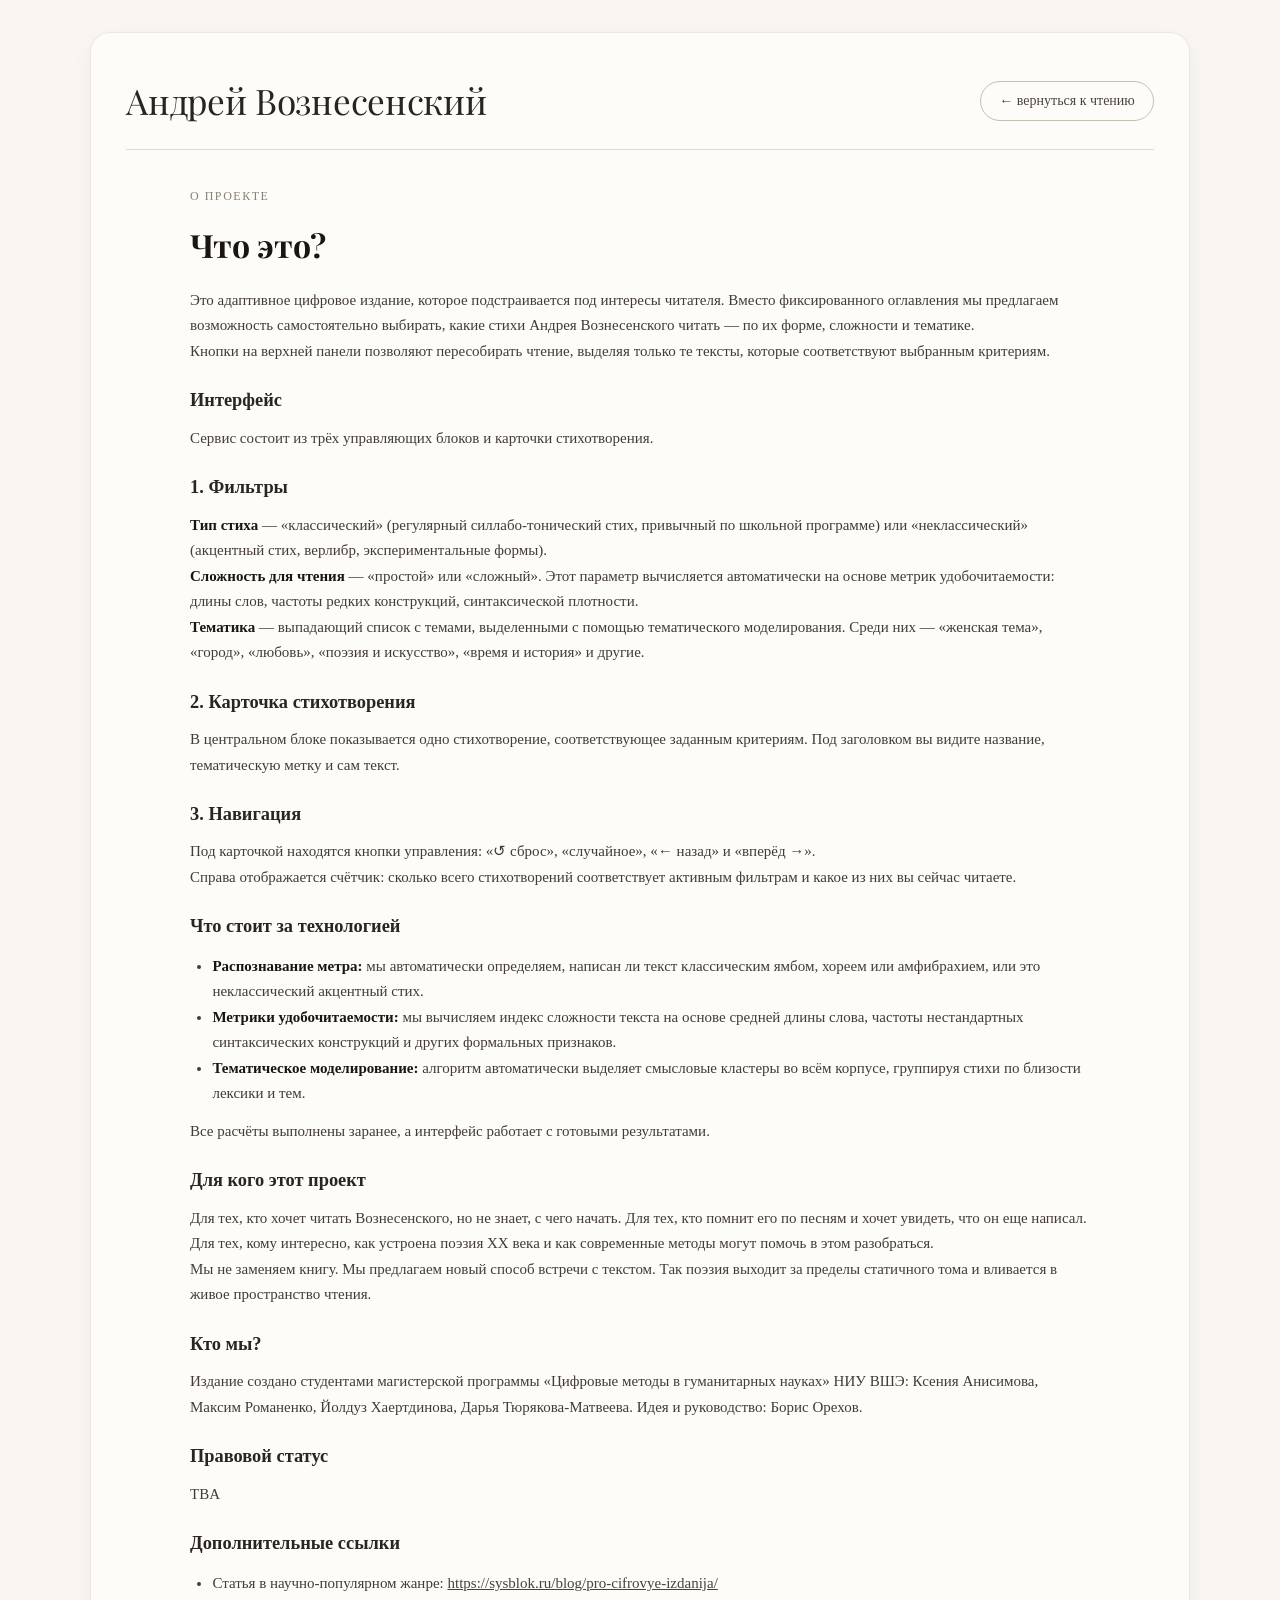
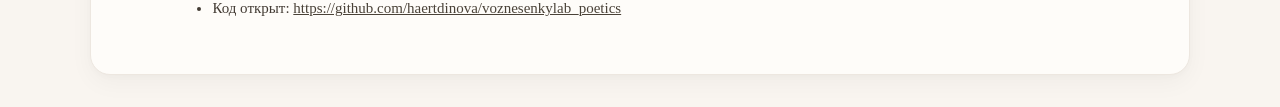
==== about.html @ e1e3905e "project description bug fix 1" ====
<!DOCTYPE html>
<html lang="ru">
<head>
    <meta charset="UTF-8">
    <meta name="viewport" content="width=device-width, initial-scale=1.0">
    <title>О проекте · Андрей Вознесенский</title>
    <link rel="preconnect" href="https://fonts.googleapis.com">
    <link rel="preconnect" href="https://fonts.gstatic.com" crossorigin>
    <link href="https://fonts.googleapis.com/css2?family=Playfair+Display:wght@400;600&family=Source+Serif+4:ital,wght@0,400;0,600;1,400&display=swap" rel="stylesheet">
    <style>
        * { box-sizing: border-box; margin: 0; padding: 0; }

        body {
            background-color: #f9f5f0;
            font-family: 'Georgia', 'Times New Roman', serif;
            color: #2c2c2c;
            line-height: 1.6;
            padding: 2rem 1.5rem;
            min-height: 100vh;
            display: flex;
            justify-content: center;
        }

        .page {
            max-width: 1100px;
            width: 100%;
            background: #fefcf9;
            box-shadow: 0 8px 24px rgba(0, 0, 0, 0.04), 0 2px 6px rgba(0, 0, 0, 0.02);
            border-radius: 20px;
            padding: 2.5rem 2.2rem;
            border: 1px solid #ede7e0;
        }

        .topbar {
            display: flex;
            justify-content: space-between;
            align-items: center;
            gap: 16px;
            border-bottom: 1px solid #e3d9d0;
            padding-bottom: 1.25rem;
            margin-bottom: 2rem;
            flex-wrap: wrap;
        }

        .title {
            font-size: 2.2rem;
            font-weight: 400;
            letter-spacing: -0.3px;
            color: #2a241f;
            font-family: 'Playfair Display', Georgia, serif;
        }

        .back-link {
            display: inline-block;
            padding: 8px 18px;
            border: 1px solid #c9bfb0;
            border-radius: 20px;
            background: transparent;
            color: #4a4238;
            text-decoration: none;
            transition: all 0.2s ease;
            font-size: 14px;
        }

        .back-link:hover {
            background: #e8e2d8;
        }

        .about-content {
            max-width: 900px;
            margin: 0 auto;
        }

        .about-kicker {
            display: inline-block;
            margin-bottom: 12px;
            font-size: 12px;
            letter-spacing: 1.5px;
            text-transform: uppercase;
            color: #8a8074;
        }

        h2 {
            font-size: 2rem;
            margin-bottom: 18px;
            color: #1a1510;
            font-family: 'Playfair Display', Georgia, serif;
        }

        h3 {
            font-size: 1.15rem;
            margin: 22px 0 10px;
            color: #2a2520;
            font-weight: 600;
        }

        p, li {
            font-size: 15px;
            line-height: 1.7;
            color: #433b34;
        }

        ul {
            padding-left: 1.4rem;
            margin: 12px 0;
        }

        strong {
            color: #1a1510;
        }

        a {
            color: #4a4238;
            text-decoration: underline;
        }

        a:hover {
            color: #1a1510;
        }

        @media (max-width: 640px) {
            .page { padding: 28px 20px; }
            .title { font-size: 32px; }
        }
    </style>
</head>
<body>
    <main class="page">
        <div class="topbar">
            <div class="title">Андрей Вознесенский</div>
            <a class="back-link" href="index.html">← вернуться к чтению</a>
        </div>

        <article class="about-content">
            <span class="about-kicker">О проекте</span>
            <h2>Что это?</h2>
            <p>Это адаптивное цифровое издание, которое подстраивается под интересы читателя. Вместо фиксированного оглавления мы предлагаем возможность самостоятельно выбирать, какие стихи Андрея Вознесенского читать — по их форме, сложности и тематике.</p>
            <p>Кнопки на верхней панели позволяют пересобирать чтение, выделяя только те тексты, которые соответствуют выбранным критериям.</p>

            <h3>Интерфейс</h3>
            <p>Сервис состоит из трёх управляющих блоков и карточки стихотворения.</p>

            <h3>1. Фильтры</h3>
            <p><strong>Тип стиха</strong> — «классический» (регулярный силлабо-тонический стих, привычный по школьной программе) или «неклассический» (акцентный стих, верлибр, экспериментальные формы).</p>
            <p><strong>Сложность для чтения</strong> — «простой» или «сложный». Этот параметр вычисляется автоматически на основе метрик удобочитаемости: длины слов, частоты редких конструкций, синтаксической плотности.</p>
            <p><strong>Тематика</strong> — выпадающий список с темами, выделенными с помощью тематического моделирования. Среди них — «женская тема», «город», «любовь», «поэзия и искусство», «время и история» и другие.</p>

            <h3>2. Карточка стихотворения</h3>
            <p>В центральном блоке показывается одно стихотворение, соответствующее заданным критериям. Под заголовком вы видите название, тематическую метку и сам текст.</p>

            <h3>3. Навигация</h3>
            <p>Под карточкой находятся кнопки управления: «↺ сброс», «случайное», «← назад» и «вперёд →».</p>
            <p>Справа отображается счётчик: сколько всего стихотворений соответствует активным фильтрам и какое из них вы сейчас читаете.</p>

            <h3>Что стоит за технологией</h3>
            <ul>
                <li><strong>Распознавание метра:</strong> мы автоматически определяем, написан ли текст классическим ямбом, хореем или амфибрахием, или это неклассический акцентный стих.</li>
                <li><strong>Метрики удобочитаемости:</strong> мы вычисляем индекс сложности текста на основе средней длины слова, частоты нестандартных синтаксических конструкций и других формальных признаков.</li>
                <li><strong>Тематическое моделирование:</strong> алгоритм автоматически выделяет смысловые кластеры во всём корпусе, группируя стихи по близости лексики и тем.</li>
            </ul>
            <p>Все расчёты выполнены заранее, а интерфейс работает с готовыми результатами.</p>

            <h3>Для кого этот проект</h3>
            <p>Для тех, кто хочет читать Вознесенского, но не знает, с чего начать. Для тех, кто помнит его по песням и хочет увидеть, что он еще написал. Для тех, кому интересно, как устроена поэзия XX века и как современные методы могут помочь в этом разобраться.</p>
            <p>Мы не заменяем книгу. Мы предлагаем новый способ встречи с текстом. Так поэзия выходит за пределы статичного тома и вливается в живое пространство чтения.</p>

            <h3>Кто мы?</h3>
            <p>Издание создано студентами магистерской программы «Цифровые методы в гуманитарных науках» НИУ ВШЭ: Ксения Анисимова, Максим Романенко, Йолдуз Хаертдинова, Дарья Тюрякова-Матвеева. Идея и руководство: Борис Орехов.</p>

            <h3>Правовой статус</h3>
            <p>TBA</p>

            <h3>Дополнительные ссылки</h3>
            <ul>
                <li>Статья в научно-популярном жанре: <a href="https://sysblok.ru/blog/pro-cifrovye-izdanija/" target="_blank" rel="noreferrer">https://sysblok.ru/blog/pro-cifrovye-izdanija/</a></li>
                <li>Код открыт: <a href="https://github.com/haertdinova/voznesenkylab_poetics" target="_blank" rel="noreferrer">https://github.com/haertdinova/voznesenkylab_poetics</a></li>
            </ul>
        </article>
    </main>
</body>
</html>
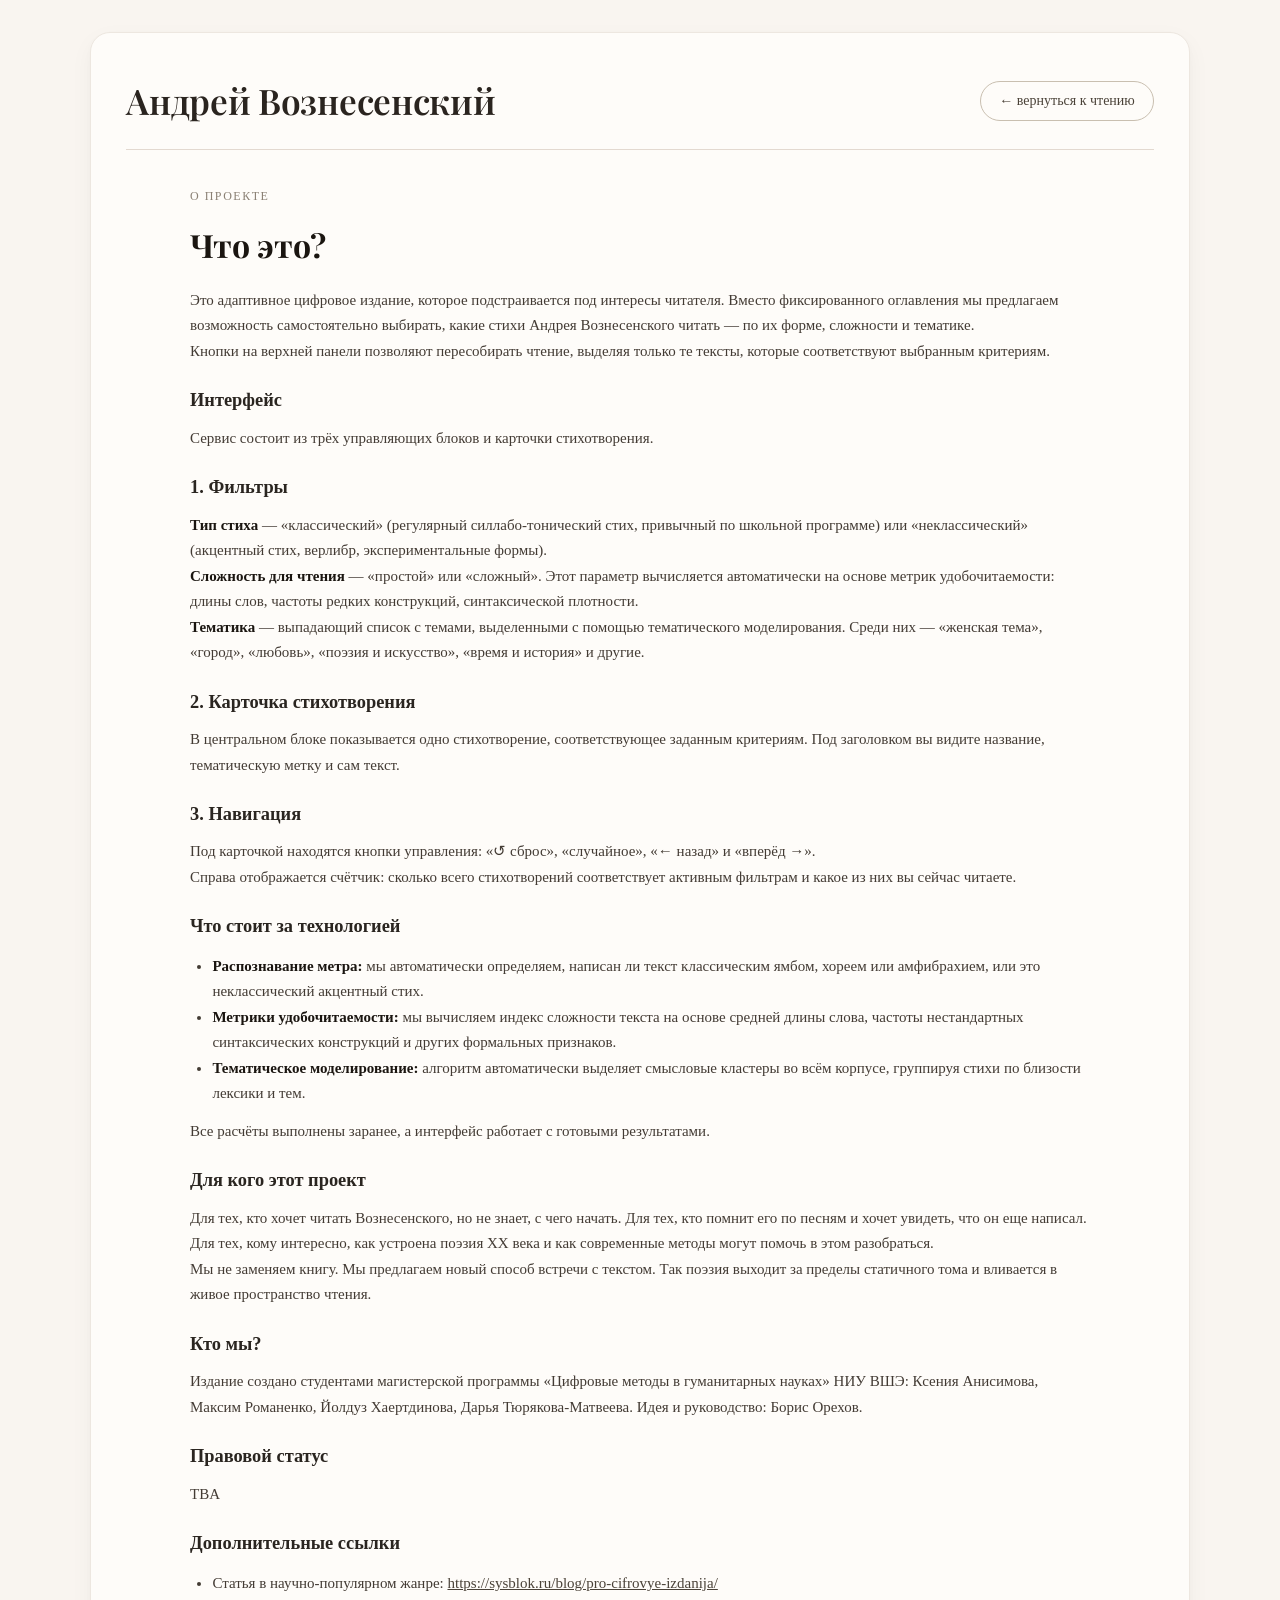
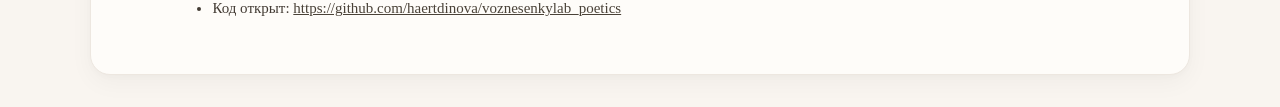
==== commit 33e1604c: "minor corrections" ====
--- a/about.html
+++ b/about.html
@@ -44,7 +44,7 @@
 
         .title {
             font-size: 2.2rem;
-            font-weight: 400;
+            font-weight: 600;
             letter-spacing: -0.3px;
             color: #2a241f;
             font-family: 'Playfair Display', Georgia, serif;
